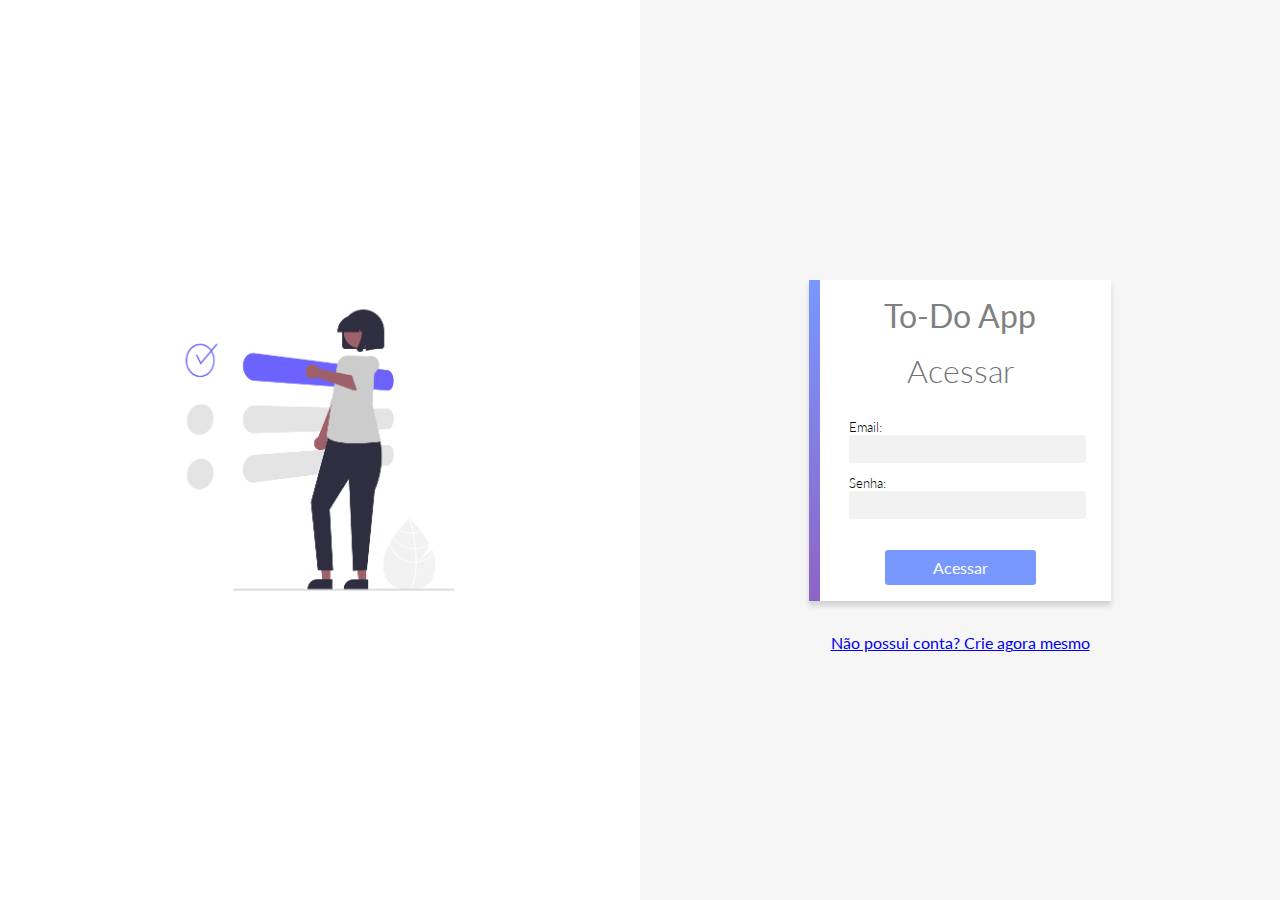
==== index.html @ a0650ebd "insençao de comentario" ====
<!DOCTYPE html>
<html lang="pt-BR">

<head>
  <meta charset="UTF-8">
  <meta http-equiv="X-UA-Compatible" content="IE=edge">
  <meta name="viewport" content="width=device-width, initial-scale=1.0">
  <title>To-Do App</title>

  <!-- ---------------- estilos compartilhados entre login e signup ---------------- -->
  <link rel="stylesheet" href="styles/acesso.css">

  <!-- ---------------------- lógica aplicada no login ----------------------- -->
  <script src="/scripts/utils.js"></script>
  <script src="/scripts/index.js"></script>
</head>

<!-- TESTANDO  -->
<!-- TESTANDO 2 -->
<body>
  <div class="left">
    <img src="./assets/pessoa-login.png" alt="">
  </div>

  <div class="right">
    <form>
      <div class="form-header">
        <p>To-Do App</p>
      </div>
      <h1>Acessar</h1>
      <label>
        Email:
        <input id="inputEmail" type="email">
      </label>
      <label>
        Senha:
        <input id="inputPassword" type="password">
      </label>

      <button type="submit">Acessar</button>

    </form>
    <div class="ingressar">
      <a href="signup.html">Não possui conta? Crie agora mesmo</a>
    </div>
  </div>

</body>

</html>
---- styles/acesso.css ----
@import url('./common.css');

body{
  display: flex;
}

h1 {
  color: rgb(116, 116, 116);
  font-weight: 300;
  margin: .5em 0;
}

form {
  position: relative;
  max-width: 26em;
  background-color: white;
  display: flex;
  align-items: center;
  flex-direction: column;
  margin: 2em auto;
  box-shadow: 0 5px 5px lightgrey;
  padding: 1em 2.5em;
  box-sizing: border-box;
}

form:after {
  position: absolute;
  content: '';
  width: .7em;
  height: 100%;
  top: 0;
  left: 0;
  background: linear-gradient(var(--primary), var(--secondary));
}


input {
  width: 100%;
  padding: .4em .5em;
  background-color: var(--app-grey);
  border: 1px solid var(--app-grey);
  border-radius: .2em;
}

input:focus {
  outline: none;
  border: 1px solid lightgrey;
}

label {
  width: 100%;
  font-weight: 300;
  margin-bottom: -.1em;
  margin-top: 1em;
  font-size: .8em;
}

button {
  padding: .5em 3em;
  background-color: var(--primary);
  color: white;
  margin-top: 2em;
  font-weight: 400;
  font-size: 1em;
}

.form-header {
  color: grey;
  font-size: 2em;
}
.ingressar{
  text-align: center;
}
.left{
  width: 50%;  
  background-color: white;
  text-align: center;
  display: flex;
  align-items: center;
  justify-content: center;
}
.left img{
  width:60%;
}
.right{
  width: 50%;
  display: flex;
  flex-direction: column;
  align-items: center;
  justify-content: center;
}
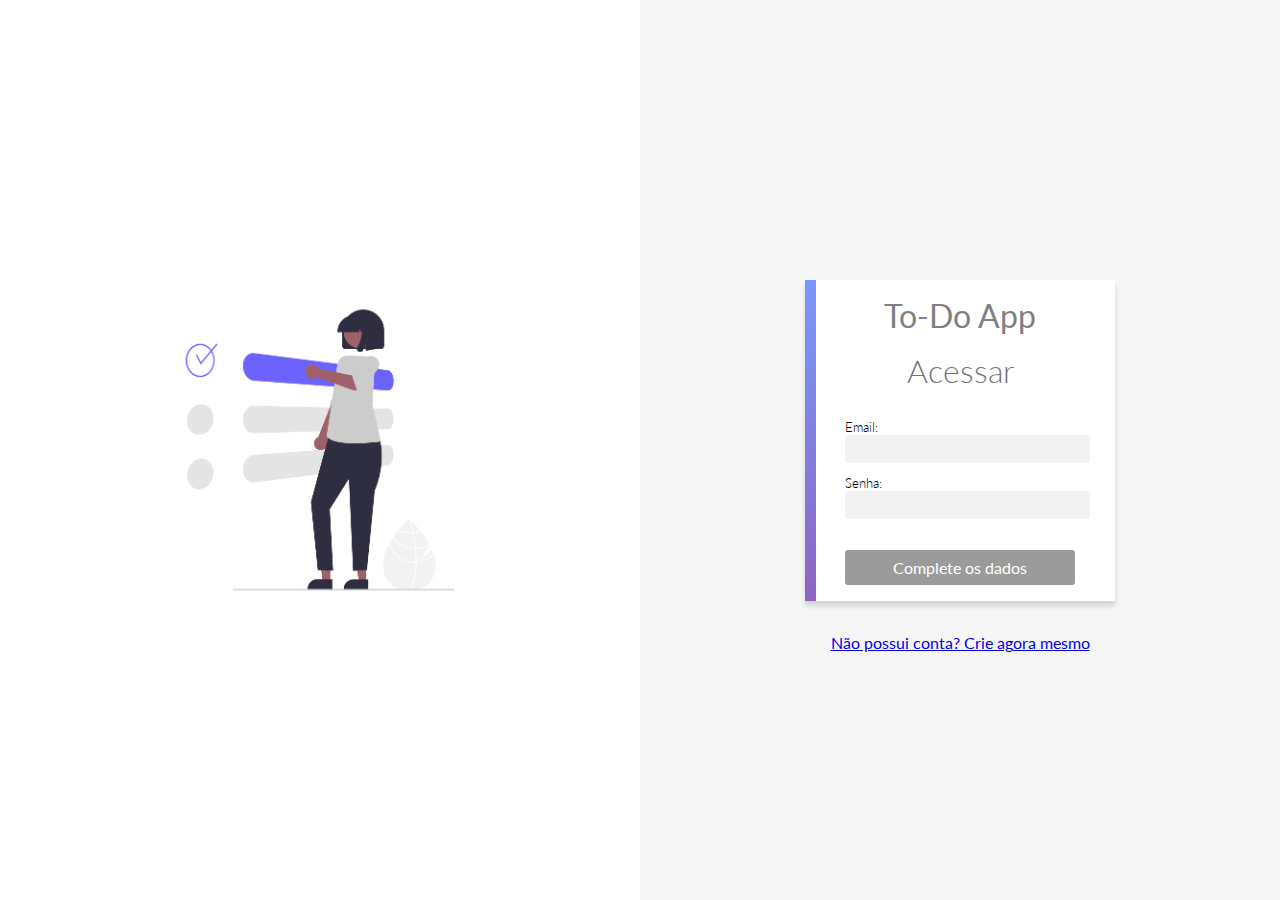
==== commit 2680fb0f: "Login pronto" ====
--- a/index.html
+++ b/index.html
@@ -10,41 +10,48 @@
   <!-- ---------------- estilos compartilhados entre login e signup ---------------- -->
   <link rel="stylesheet" href="styles/acesso.css">
 
-  <!-- ---------------------- lógica aplicada no login ----------------------- -->
-  <script src="/scripts/utils.js"></script>
-  <script src="/scripts/index.js"></script>
+
+  
 </head>
 
-<!-- TESTANDO  -->
-<!-- TESTANDO 2 -->
 <body>
   <div class="left">
     <img src="./assets/pessoa-login.png" alt="">
   </div>
-
+  
   <div class="right">
-    <form>
+    
+    <form id="form">
       <div class="form-header">
         <p>To-Do App</p>
       </div>
       <h1>Acessar</h1>
-      <label>
+      <label id="labelEmail">
         Email:
-        <input id="inputEmail" type="email">
+        <input type="text" id="inputEmail" enable="false">
+
       </label>
+
       <label>
         Senha:
-        <input id="inputPassword" type="password">
+        <input type="password" id="inputPassword" enable="false">
       </label>
+      
+      <button type="submit" id="btn" class="blocked">
+      </button>
 
-      <button type="submit">Acessar</button>
-
+      
     </form>
+    
     <div class="ingressar">
       <a href="signup.html">Não possui conta? Crie agora mesmo</a>
     </div>
   </div>
-
+  
+  
+  
+    <!-- ---------------------- lógica aplicada no login ----------------------- -->
+  <script src="./scripts/utils.js"></script>
+  <script src="./scripts/login/index.js"></script>
 </body>
-
 </html>--- a/styles/acesso.css
+++ b/styles/acesso.css
@@ -47,6 +47,15 @@
   border: 1px solid lightgrey;
 }
 
+.inputError {
+  outline: none;
+  border: 2px solid rgba(225, 4, 4, 0.361);
+}
+
+.inputDisabled{
+  background-color: #f95f5f61;
+}
+
 label {
   width: 100%;
   font-weight: 300;
@@ -64,13 +73,20 @@
   font-size: 1em;
 }
 
+.blocked{
+  background-color: rgba(128, 128, 128, 0.788);
+  cursor: default;
+}
+
 .form-header {
   color: grey;
   font-size: 2em;
 }
+
 .ingressar{
   text-align: center;
 }
+
 .left{
   width: 50%;  
   background-color: white;
@@ -88,4 +104,32 @@
   flex-direction: column;
   align-items: center;
   justify-content: center;
+}
+
+.loader {
+  width: 10px;
+  height: 10px;
+  border-radius: 50%;
+  display: block;
+  margin:5px auto;
+  position: relative;
+  background: #FFF;
+  box-shadow: -24px 0 #FFF, 24px 0 #FFF;
+  box-sizing: border-box;
+  animation: shadowPulse 2s linear infinite;
+}
+
+@keyframes shadowPulse {
+  33% {
+    background: #FFF;
+    box-shadow: -24px 0 var(--primary), 24px 0 #FFF;
+  }
+  66% {
+    background: var(--primary);
+    box-shadow: -24px 0 #FFF, 24px 0 #FFF;
+  }
+  100% {
+    background: #FFF;
+    box-shadow: -24px 0 #FFF, 24px 0 var(--primary);
+  }
 }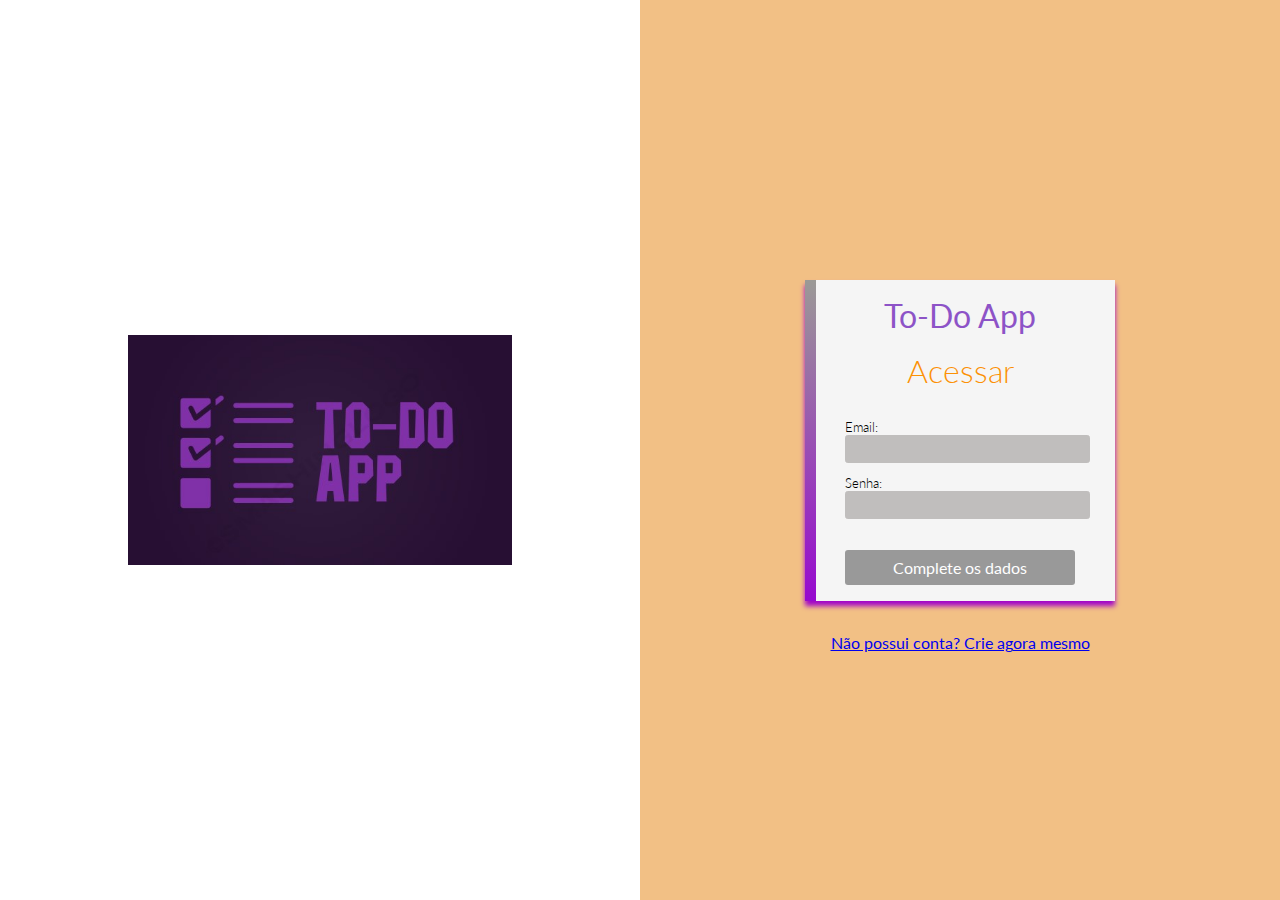
==== commit ec7ac6e5: "Merge branch 'master' of https://github.com/mauricior38/checkpointII-frontII" ====
--- a/index.html
+++ b/index.html
@@ -16,7 +16,7 @@
 
 <body>
   <div class="left">
-    <img src="./assets/pessoa-login.png" alt="">
+    <img src="./assets/Logotodoapp.jpg" alt="">
   </div>
   
   <div class="right">
--- a/styles/acesso.css
+++ b/styles/acesso.css
@@ -4,8 +4,12 @@
   display: flex;
 }
 
+p {
+  color: #8d53c7;
+}
+
 h1 {
-  color: rgb(116, 116, 116);
+  color:  rgb(252, 145, 5);
   font-weight: 300;
   margin: .5em 0;
 }
@@ -13,12 +17,12 @@
 form {
   position: relative;
   max-width: 26em;
-  background-color: white;
+  background-color: whitesmoke;
   display: flex;
   align-items: center;
   flex-direction: column;
   margin: 2em auto;
-  box-shadow: 0 5px 5px lightgrey;
+  box-shadow: 0 5px 5px rgb(161, 3, 201);
   padding: 1em 2.5em;
   box-sizing: border-box;
 }
@@ -44,7 +48,7 @@
 
 input:focus {
   outline: none;
-  border: 1px solid lightgrey;
+  border: 1px solid lightgray
 }
 
 .inputError {
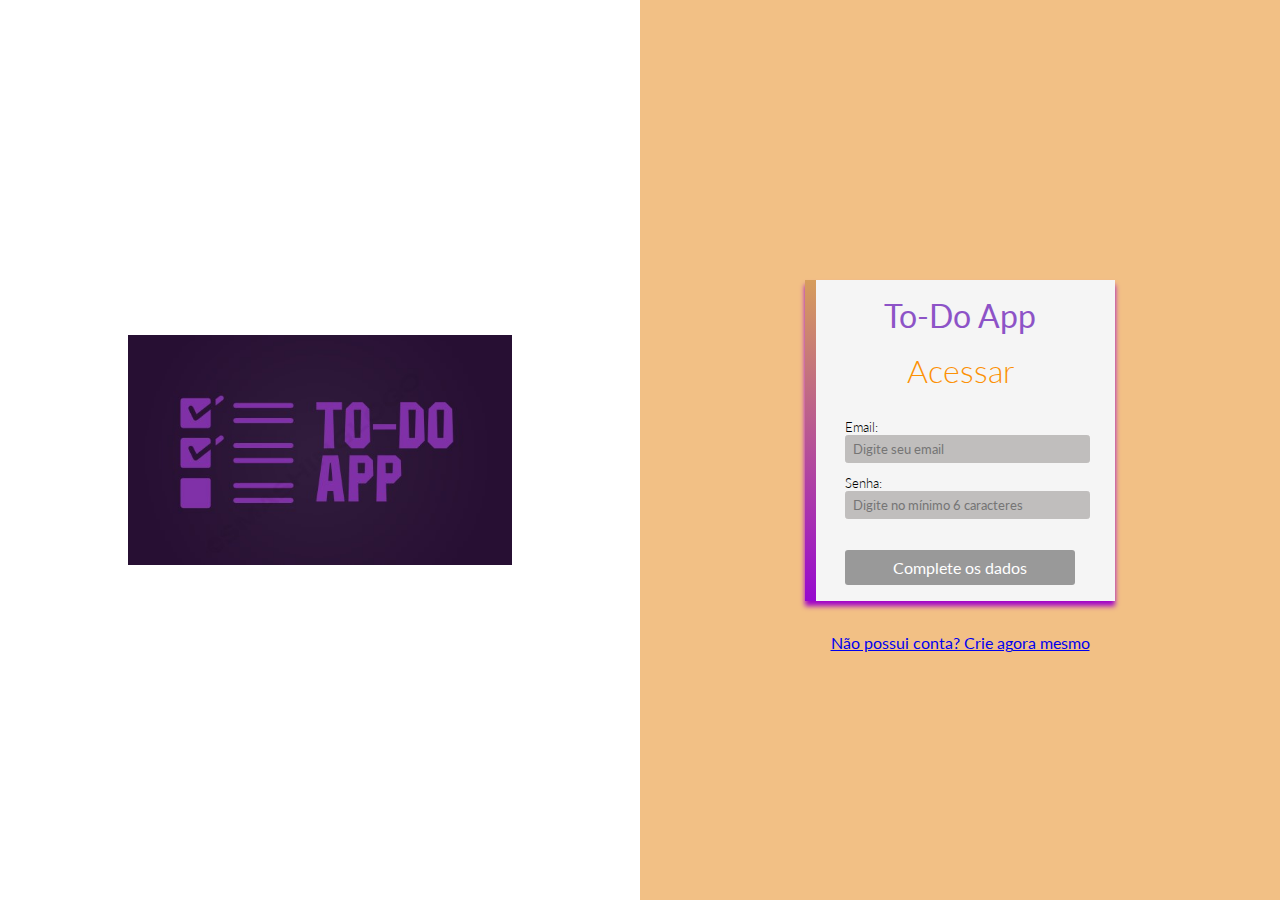
==== commit add09562: "Adicionado placeholders aos inputs" ====
--- a/index.html
+++ b/index.html
@@ -28,13 +28,13 @@
       <h1>Acessar</h1>
       <label id="labelEmail">
         Email:
-        <input type="text" id="inputEmail" enable="false">
+        <input type="text" id="inputEmail" placeholder="Digite seu email" enable="false">
 
       </label>
 
       <label>
         Senha:
-        <input type="password" id="inputPassword" enable="false">
+        <input type="password" id="inputPassword" placeholder="Digite no mínimo 6 caracteres" enable="false">
       </label>
       
       <button type="submit" id="btn" class="blocked">
